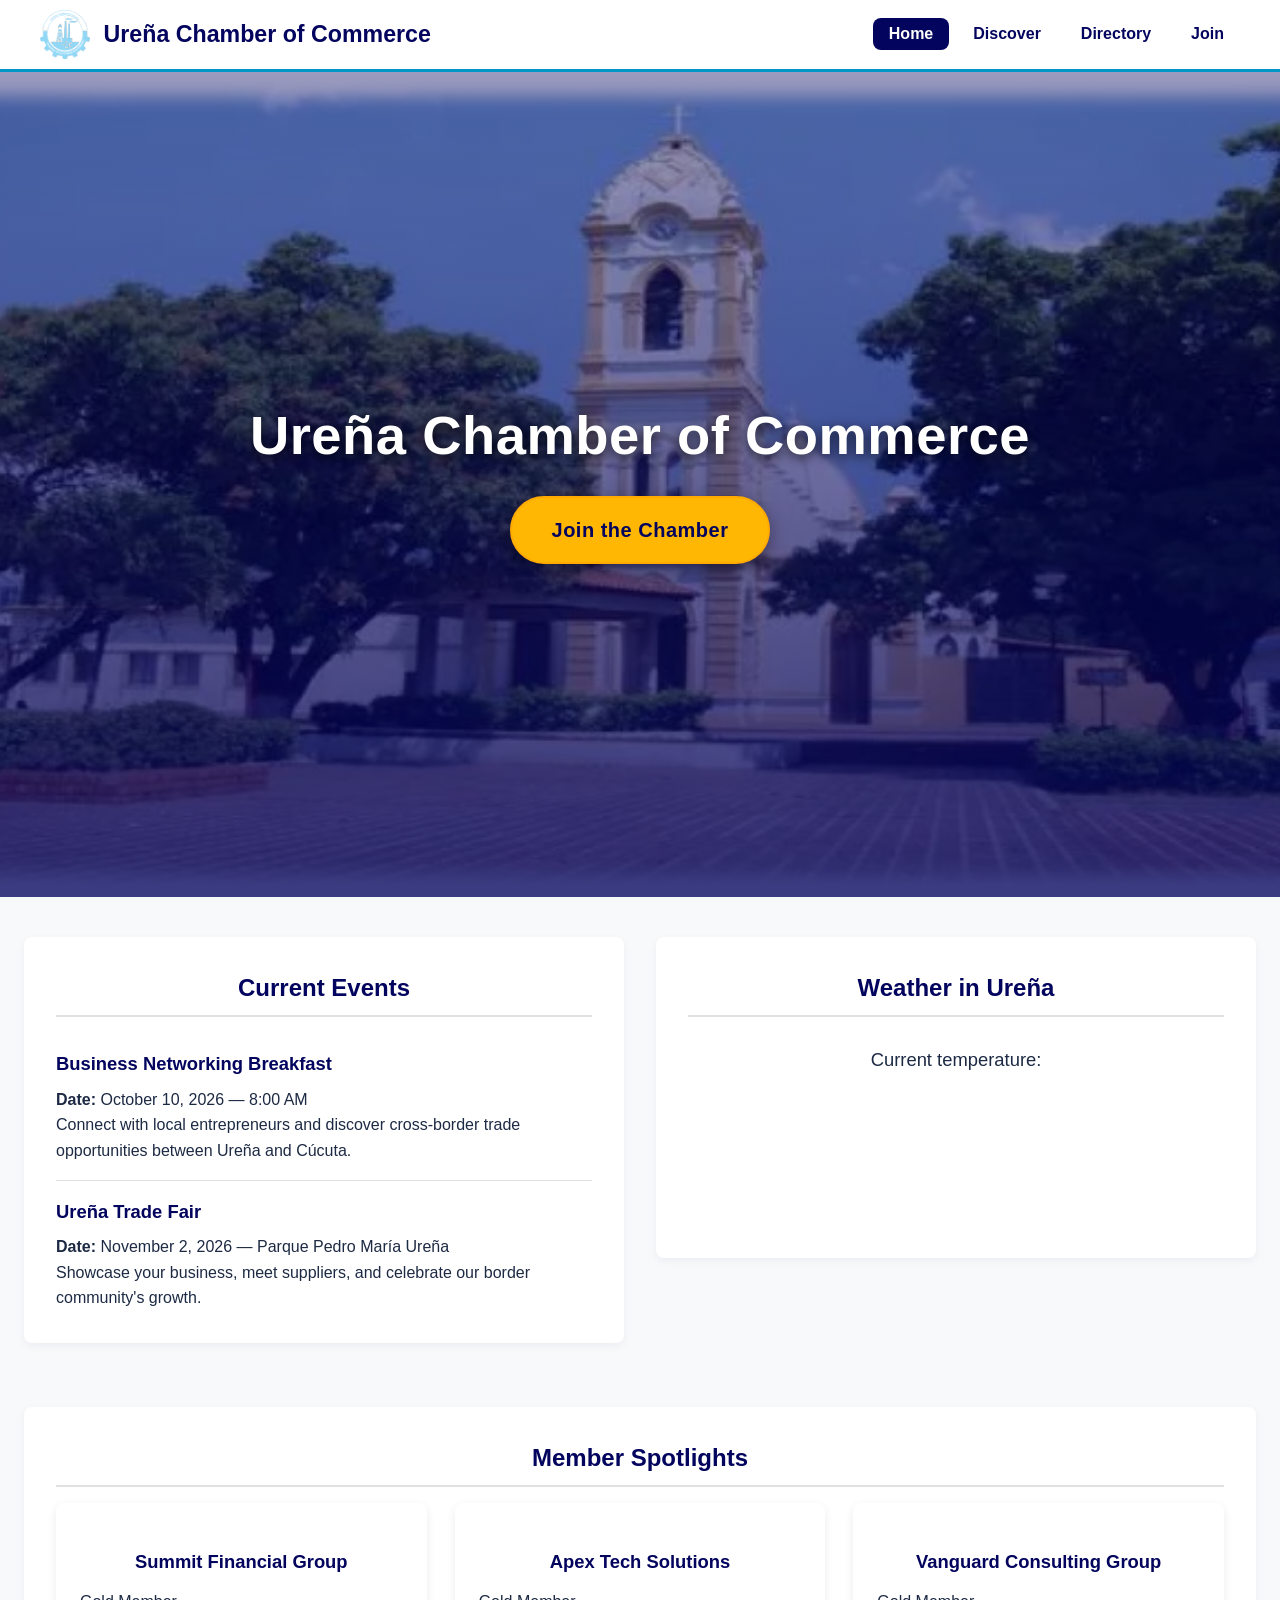
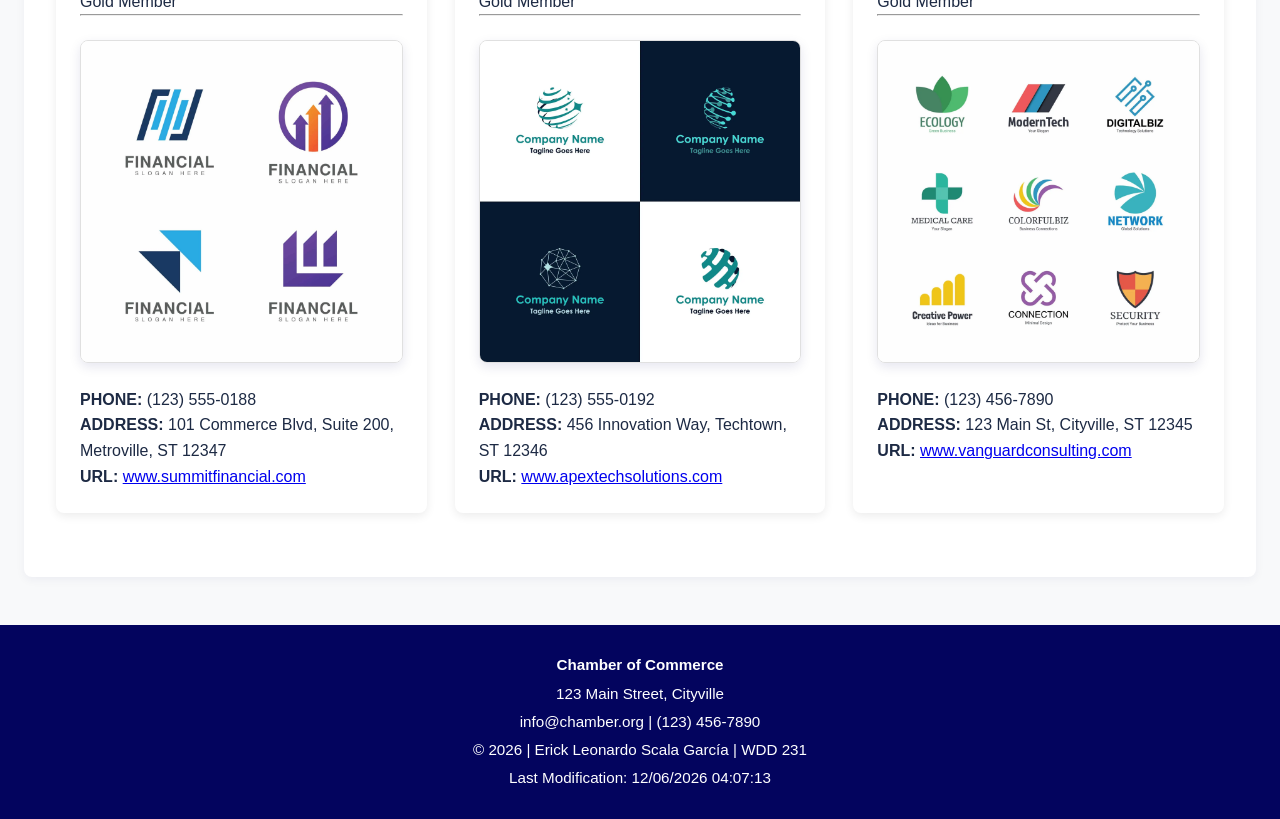
==== chamber/index.html @ 9b70c972 "chamber hp created" ====
<!DOCTYPE html>
<html lang="en">
<head>
  <meta charset="UTF-8">
  <meta name="viewport" content="width=device-width, initial-scale=1.0">
  <title>Ureña Chamber of Commerce | Home</title>
  <meta name="description" content="Welcome to the Ureña Chamber of Commerce. Connect with local businesses, discover community opportunities, and grow your business.">
  <meta name="author" content="Erick Leonardo Scala García">

  <!-- Favicon -->
  <link rel="icon" href="images/favicon.ico" type="image/x-icon">

  <!-- Facebook Open Graph Meta Tags -->
  <meta property="og:title" content="Ureña Chamber of Commerce | Home">
  <meta property="og:type" content="website">
  <meta property="og:image" content="https://guifabri.github.io/wdd231/chamber/images/vanguard.webp">
  <meta property="og:url" content="https://guifabri.github.io/wdd231/chamber/index.html">
  <meta property="og:description" content="Welcome to the Ureña Chamber of Commerce. Connect with local businesses, discover community opportunities, and grow your business.">

  <!-- CSS Stylesheets -->
  <link rel="stylesheet" href="styles/normalize.css">
  <link rel="stylesheet" href="styles/small.css">
  <link rel="stylesheet" href="styles/larger.css" media="(min-width: 640px)">

  <script src="scripts/home.js" defer></script>
</head>
<body>

  <header>
  <div class="brand">
    <img src="images/logo.svg" alt="Ureña Chamber of Commerce Logo">
    <span>Ureña Chamber of Commerce</span>
  </div>
  <nav class="navigation">
    <ul>
      <li><a href="index.html" class="active">Home</a></li>
      <li><a href="discover.html">Discover</a></li>
      <li><a href="directory.html">Directory</a></li>
      <li><a href="join.html">Join</a></li>
    </ul>
  </nav>
</header>


  <main class="home-main">
    <!-- Hero: occupies viewport directly after nav with no padding/margin -->
    <section class="hero">
      <img src="images/pedro-maria-urena.webp" alt="Pedro Maria Urena park in Urena, Tachira" width="1200" height="600" fetchpriority="high">
      <div class="hero-content">
        <h1>Ureña Chamber of Commerce</h1>
        <a href="join.html" class="cta">Join the Chamber</a>
      </div>
    </section>

    <div class="home-container">
      <div class="home-grid">
        <!-- Current events -->
        <section class="events">
          <h2>Current Events</h2>
          <article class="event">
            <h3>Business Networking Breakfast</h3>
            <p><strong>Date:</strong> October 10, 2026 — 8:00 AM</p>
            <p>Connect with local entrepreneurs and discover cross-border trade opportunities between Ureña and Cúcuta.</p>
          </article>
          <article class="event">
            <h3>Ureña Trade Fair</h3>
            <p><strong>Date:</strong> November 2, 2026 — Parque Pedro María Ureña</p>
            <p>Showcase your business, meet suppliers, and celebrate our border community's growth.</p>
          </article>
        </section>

        <!-- Weather: current + 3-day forecast (Ureña coords) -->
        <section class="weather">
          <h2>Weather in Ureña</h2>
          <p>Current temperature: <span id="current-temp"></span></p>
          <figure>
            <img id="weather-icon" src="" alt="">
            <figcaption></figcaption>
          </figure>
          <div id="forecast" class="forecast" aria-live="polite"></div>
        </section>
      </div>

      <!-- Company spotlights (random Gold/Silver via fetch) -->
      <section class="spotlights">
        <h2>Member Spotlights</h2>
        <div id="spotlights" class="spotlight-grid" aria-live="polite"></div>
      </section>
    </div>
  </main>

<footer>
  <div class="footer-info">
    <p><strong>Chamber of Commerce</strong></p>
    <p>123 Main Street, Cityville</p>
    <p>info@chamber.org | (123) 456-7890</p>
  </div>
  <div class="footer-dev">
    <p>&copy; <span id="currentyear"></span> | Erick Leonardo Scala García | WDD 231</p>
    <p id="lastModified"></p>
  </div>
</footer>

</body>
</html>
---- chamber/styles/small.css ----
/* ===================================================
   CHAMBER SITE PLAN - BASE & MOBILE STYLES (small.css)
   =================================================== */

:root {
  /* Color Palette variables */
  --dark-navy: #03045E;
  --primary-color: #023E8A;
  --secondary-color: #0077B6;
  --accent-1: #0096C7;
  --accent-2: #00B4D8;
  --bg-color: #ECF6F8;
  --card-bg: #FFFFFF;
  --text-dark: #1D2A44;
  --border-color: #D1E3E8;

  /* Typography */
  --font-main: 'Roboto', Arial, sans-serif;
  --border-radius: 8px;
}

* {
  box-sizing: border-box;
  margin: 0;
  padding: 0;
}

body {
  font-family: var(--font-main);
  background-color: var(--bg-color);
  color: var(--text-dark);
  line-height: 1.6;
  min-height: 100vh;
  display: flex;
  flex-direction: column;
}

/* 1. STACKED AND CENTERED HEADER */
header {
  width: 100%;
  background-color: var(--card-bg);
  padding: 2rem 1rem;
  display: flex;
  flex-direction: column; /* Force vertical stacking order */
  align-items: center;     /* Center elements horizontally */
  justify-content: center; /* Center elements vertically */
  text-align: center;      /* Center text content */
  gap: 0.75rem;            /* Uniform spacing between elements */
  border-bottom: 4px solid var(--accent-1);
  box-shadow: 0 2px 8px rgba(3, 4, 94, 0.08);
}

header h1 {
  font-family: var(--font-main);
  font-size: 1.8rem;
  font-weight: 700;
  color: var(--dark-navy);
  margin: 0;
}

header .course-subtitle {
  font-size: 1rem;
  color: var(--secondary-color);
  font-weight: 500;
  margin: 0;
}

header #theme-btn {
  background: none;
  border: none;
  font-size: 1.3rem;
  cursor: pointer;
}

/* 2. MAIN CONTENT & SECTIONS */
main {
  flex: 1;
  max-width: 1100px;
  width: 100%;
  margin: 0 auto;
  padding: 2.5rem 1.5rem;
}

section {
  background-color: var(--card-bg);
  border-radius: var(--border-radius);
  padding: 2rem;
  margin-bottom: 2rem;
  box-shadow: 0 3px 10px rgba(3, 4, 94, 0.05);
}

section h2, 
section h3 {
  font-family: var(--font-main);
  color: var(--dark-navy);
  text-align: center;      /* Force headings to remain centered */
}

section h2 {
  font-size: 1.5rem;
  font-weight: 700;
  margin-bottom: 1rem;
  border-bottom: 2px solid var(--border-color);
  padding-bottom: 0.5rem;
}

section h3 {
  font-size: 1.15rem;
  margin: 1.25rem 0 0.75rem 0;
}

/* 3. CENTERED SITE MAP LIST */
section ul {
  list-style: none;        /* Remove default bullets for a clean centered look */
  padding: 0;
  margin: 1rem 0;
  display: flex;
  flex-direction: column;
  align-items: center;     /* Align list items along the center axis */
  gap: 0.5rem;
  text-align: center;
}

section ul li {
  margin: 0;
  font-size: 1.05rem;
  color: var(--text-dark);
}

/* 4. SIDE-BY-SIDE COLOR PALETTE SWATCHES */
.color-palette {
  display: flex;
  flex-wrap: wrap;       /* Wraps cleanly on smaller screens */
  gap: 0.75rem;          /* Spacing between swatches */
  margin-bottom: 1.5rem;
}

.swatch {
  flex: 1 1 120px;       /* Distributes width evenly side by side */
  min-height: 80px;
  padding: 0.75rem;
  border-radius: var(--border-radius);
  color: #FFFFFF;
  font-weight: 600;
  font-size: 0.85rem;
  text-align: center;
  display: flex;
  align-items: center;
  justify-content: center;
  box-shadow: 0 2px 5px rgba(0, 0, 0, 0.1);
}

.swatch.dark-navy { background-color: var(--dark-navy); }
.swatch.primary   { background-color: var(--primary-color); }
.swatch.secondary { background-color: var(--secondary-color); }
.swatch.accent-1  { background-color: var(--accent-1); }
.swatch.accent-2  { background-color: var(--accent-2); }
.swatch.background {
  background-color: var(--bg-color);
  color: var(--dark-navy);
  border: 1px solid var(--border-color);
}

/* 5. CENTERED WIREFRAMES & IMAGES */
.wireframes-container,
section img {
  display: block;
  margin: 1.5rem auto;     /* Center images horizontally */
  max-width: 100%;
  height: auto;
  border-radius: var(--border-radius);
  border: 1px solid var(--border-color);
  box-shadow: 0 4px 12px rgba(3, 4, 94, 0.1);
}

.wireframe-card {
  display: flex;
  flex-direction: column;
  align-items: center;     /* Align wireframe card items to center */
  justify-content: center;
  text-align: center;
  width: 100%;
  margin: 0 auto;
}

/* 6. FOOTER STYLES */
footer {
  background-color: var(--dark-navy);
  color: #ffffff;
  text-align: center;
  padding: 1.5rem;
  margin-top: auto;
  font-size: 0.95rem;
}

/* ===================================================
   MEMBER DIRECTORY - BASE & MOBILE STYLES (small.css)
   Course: WDD 231 - Web Frontend Development I
   Student: Erick Scala
   =================================================== */

:root {
  /* Official Ureña Chamber Color Palette */
  --primary-color: #03045E;   /* Navy Dark */
  --secondary-color: #023E8A; /* Royal Blue */
  --accent-color: #0096C7;    /* Cyan Accent */
  --light-bg: #F8F9FA;        /* Off-White Background */
  --card-bg: #FFFFFF;         /* Pure White Card */
  --text-dark: #1D2A44;       /* High-contrast readable text */
  --text-muted: #555555;     /* Subdued text */
  --border-color: #E0E0E0;   /* Light Gray Border */
  --font-main: 'Roboto', Arial, sans-serif;
  --font-heading: 'Montserrat', sans-serif;
  --border-radius: 8px;
  --transition: all 0.25s ease-in-out;
}

* {
  box-sizing: border-box;
  margin: 0;
  padding: 0;
}

body {
  font-family: var(--font-main);
  background-color: var(--light-bg);
  color: var(--text-dark);
  line-height: 1.6;
  min-height: 100vh;
  display: flex;
  flex-direction: column;
}

/* ===================================================
   1. HEADER & BRANDING STYLES (Mobile: Compact)
   =================================================== */
header {
  background-color: var(--card-bg);
  padding: 0.6rem 1rem;
  display: flex;
  flex-direction: column;
  align-items: center;
  justify-content: center;
  text-align: center;
  gap: 0.45rem;
  border-bottom: 3px solid var(--accent-color);
  box-shadow: 0 2px 8px rgba(0, 0, 0, 0.06);
}

.brand {
  display: flex;
  flex-direction: row;
  align-items: center;
  justify-content: center;
  text-align: center;
  gap: 0.5rem;
  text-decoration: none;
}

.brand img {
  width: 42px;
  height: auto;
}

.brand h1,
.brand span {
  font-family: var(--font-heading, var(--font-main));
  font-size: 1.2rem;
  font-weight: 800;
  color: var(--primary-color);
  line-height: 1.2;
}

/* Mobile Navigation */
nav ul {
  list-style: none;
  display: flex;
  flex-wrap: wrap;
  justify-content: center;
  align-items: center;
  gap: 0.35rem;
  padding: 0;
  margin: 0;
}

nav a,
nav a:visited {
  text-decoration: none;
  color: var(--primary-color);
  font-weight: 700;
  font-size: 0.95rem;
  padding: 0.35rem 0.8rem;
  border-radius: var(--border-radius);
  transition: var(--transition);
}

nav a:hover,
nav a.active {
  background-color: var(--primary-color);
  color: #ffffff;
}

/* ===================================================
   2. DIRECTORY MAIN & TOGGLE CONTROLS
   =================================================== */
main {
  flex: 1;
  max-width: 1400px;
  width: 100%;
  margin: 0 auto;
  padding: 2rem 1.5rem;
}

main h1 {
  font-family: var(--font-heading);
  font-size: 2.4rem;
  color: var(--primary-color);
  text-align: center;
  margin-bottom: 1.25rem;
  font-weight: 800;
}

/* View Toggle Controls */
.views {
  display: flex;
  justify-content: center;
  gap: 1rem;
  margin-bottom: 2rem;
}

.views button {
  background-color: var(--secondary-color);
  color: #ffffff;
  border: none;
  padding: 0.7rem 1.85rem;
  font-size: 1.05rem;
  font-weight: 700;
  border-radius: var(--border-radius);
  cursor: pointer;
  transition: var(--transition);
}

.views button.active,
.views button:hover {
  background-color: var(--primary-color);
  box-shadow: 0 2px 6px rgba(0, 0, 0, 0.15);
}

/* ===================================================
   3. MEMBER CARDS - GRID VIEW
   =================================================== */
#members.grid {
  display: grid;
  grid-template-columns: 1fr;
  gap: 1.75rem;
}

#members.grid .member-card {
  background-color: var(--card-bg);
  border-radius: var(--border-radius);
  padding: 1.5rem;
  box-shadow: 0 3px 10px rgba(0, 0, 0, 0.08);
  display: flex;
  flex-direction: column;
}

#members.grid .member-card h3 {
  font-family: var(--font-heading);
  margin: 0;
  text-align: center;
  font-size: 1.35rem;
  color: var(--primary-color);
  font-weight: 700;
}

#members.grid .member-card .tagline {
  margin: 0.25rem 0 0.5rem 0;
  text-align: center;
  font-size: 0.95rem;
  color: var(--text-muted);
  font-style: italic;
}

#members.grid .member-card hr {
  width: 100%;
  border: none;
  border-top: 1px solid var(--border-color);
  margin: 0.5rem 0 1rem 0;
}

/* Inner Layout: Logo left, details right */
#members.grid .card-body {
  display: flex;
  align-items: center;
  gap: 1.25rem;
  width: 100%;
}

#members.grid .logo-box {
  width: 90px;
  height: 90px;
  background-color: #ffffff;
  display: flex;
  align-items: center;
  justify-content: center;
  flex-shrink: 0;
  border-radius: var(--border-radius);
  border: 1px solid var(--border-color);
  padding: 8px;
}

#members.grid .logo-box img {
  max-width: 100%;
  max-height: 100%;
  object-fit: contain;
}

#members.grid .card-info {
  flex: 1;
  font-size: 0.95rem;
  text-align: left;
  line-height: 1.5;
  color: var(--text-dark);
}

#members.grid .card-info p {
  margin: 0.35rem 0;
  word-break: break-word;
}

#members.grid .card-info a {
  color: var(--secondary-color);
  font-weight: 600;
  text-decoration: underline;
}

/* ===================================================
   4. MEMBER CARDS - LIST VIEW
   =================================================== */
#members.list {
  display: flex;
  flex-direction: column;
  gap: 0.75rem;
}

#members.list .member-card {
  background-color: var(--card-bg);
  border-bottom: 1px solid var(--border-color);
  border-radius: var(--border-radius);
  box-shadow: 0 2px 4px rgba(0, 0, 0, 0.04);
  padding: 1rem 1.25rem;
}

#members.list .tagline,
#members.list hr,
#members.list .logo-box {
  display: none;
}

#members.list .card-body {
  display: block;
}

/* ===================================================
   5. FOOTER STYLES
   =================================================== */
footer {
  background-color: var(--primary-color);
  color: #ffffff;
  text-align: center;
  padding: 1.5rem;
  margin-top: auto;
  font-size: 0.95rem;
}

footer p {
  margin: 0.25rem 0;
}

/* ===================================================
   6. WEATHER CARD COMPONENT (Activity & Chamber)
   =================================================== */
.weather-card {
  max-width: 380px;
  width: 100%;
  margin: 2rem auto;
  background-color: var(--card-bg, #ffffff);
  border-radius: 12px;
  border: 1px solid var(--border-color, #D1E3E8);
  box-shadow: 0 4px 14px rgba(3, 4, 94, 0.08);
  overflow: hidden;
  text-align: center;
  transition: transform 0.25s ease, box-shadow 0.25s ease;
}

.weather-card:hover {
  transform: translateY(-3px);
  box-shadow: 0 8px 20px rgba(3, 4, 94, 0.14);
}

.weather-card h2 {
  background: linear-gradient(135deg, var(--primary-color, #023E8A), var(--secondary-color, #0077B6));
  color: #ffffff;
  font-size: 1.35rem;
  font-weight: 700;
  padding: 1rem 1.25rem;
  margin: 0;
  letter-spacing: 0.5px;
}

.weather-card p {
  padding: 1.25rem 1.5rem 0.5rem;
  font-size: 1rem;
  color: var(--text-dark, #1D2A44);
  line-height: 1.5;
  margin: 0;
}

#current-temp {
  display: block;
  font-size: 2.75rem;
  font-weight: 800;
  color: var(--primary-color, #023E8A);
  margin-top: 0.4rem;
  line-height: 1.1;
}

.weather-card figure {
  margin: 0.75rem auto 1.5rem;
  padding: 0 1rem;
  display: flex;
  flex-direction: column;
  align-items: center;
  justify-content: center;
}

#weather-icon {
  width: 90px;
  height: 90px;
  background-color: var(--bg-color, #ECF6F8);
  border-radius: 50%;
  padding: 8px;
  border: 2px solid var(--accent-2, #00B4D8);
  box-shadow: 0 3px 10px rgba(0, 180, 216, 0.2);
  margin-bottom: 0.5rem;
  object-fit: contain;
  transition: transform 0.25s ease;
}

#weather-icon:hover {
  transform: scale(1.06);
}

#weather-icon:not([src]),
#weather-icon[src=""] {
  visibility: hidden;
}

.weather-card figcaption {
  font-size: 1.15rem;
  font-weight: 600;
  color: var(--primary-color, #023E8A);
  text-transform: capitalize;
  letter-spacing: 0.3px;
}

/* ===================================================
   7. HOME PAGE: HERO + HOME GRID + FORECAST + SPOTLIGHTS
   =================================================== */
main.home-main {
  padding: 0;
  max-width: 100%;
  width: 100%;
  margin: 0;
}

.hero {
  position: relative;
  width: 100%;
  min-height: calc(100vh - 75px);
  height: calc(100vh - 75px);
  margin: 0;
  padding: 0;
  border-radius: 0;
  border: none;
  box-shadow: none;
  overflow: hidden;
  display: flex;
  align-items: center;
  justify-content: center;
}

.hero img {
  position: absolute;
  inset: 0;
  width: 100%;
  height: 100%;
  object-fit: cover;
  display: block;
  margin: 0;
  border: none;
  border-radius: 0;
  box-shadow: none;
}

.hero::after {
  content: '';
  position: absolute;
  inset: 0;
  background: linear-gradient(
    180deg,
    rgba(3, 4, 94, 0.40) 0%,
    rgba(3, 4, 94, 0.78) 100%
  );
  z-index: 1;
}

.hero-content {
  position: relative;
  z-index: 2;
  display: flex;
  flex-direction: column;
  align-items: center;
  justify-content: center;
  text-align: center;
  padding: 2rem 1.5rem;
  max-width: 900px;
  gap: 1.75rem;
}

.hero-content h1 {
  color: #ffffff;
  font-family: var(--font-heading, var(--font-main));
  font-size: clamp(2rem, 5vw, 3.4rem);
  font-weight: 800;
  line-height: 1.15;
  margin: 0;
  text-shadow: 0 3px 12px rgba(0, 0, 0, 0.7);
  letter-spacing: 0.5px;
}

.hero .cta {
  display: inline-block;
  background-color: #FFB703;
  color: var(--dark-navy);
  font-size: 1.25rem;
  font-weight: 800;
  text-decoration: none;
  padding: 1rem 2.5rem;
  border-radius: 50px;
  border: 2px solid #FFAA00;
  box-shadow: 0 4px 18px rgba(0, 0, 0, 0.35);
  letter-spacing: 0.5px;
  transition: transform 0.25s ease, background-color 0.25s ease, box-shadow 0.25s ease, color 0.25s ease;
}

.hero .cta:hover,
.hero .cta:focus-visible {
  background-color: #FB8500;
  color: #ffffff;
  transform: translateY(-3px) scale(1.03);
  box-shadow: 0 8px 25px rgba(251, 133, 0, 0.5);
  border-color: #FB8500;
}

.home-container {
  max-width: 1400px;
  margin: 2.5rem auto 3rem;
  padding: 0 1.5rem;
}

.home-grid {
  display: grid;
  grid-template-columns: 1fr;
  gap: 2rem;
  margin-bottom: 2rem;
}

.events .event {
  border-bottom: 1px solid var(--border-color);
  padding: 1rem 0;
}

.events .event:last-child {
  border-bottom: none;
  padding-bottom: 0;
}

.events .event h3 {
  text-align: left;
  margin: 0 0 0.5rem 0;
}

/* Centered Current Weather Component */
.weather {
  text-align: center;
  display: flex;
  flex-direction: column;
  align-items: center;
}

.weather h2 {
  width: 100%;
  text-align: center;
}

.weather p {
  text-align: center;
  font-size: 1.15rem;
  color: var(--text-dark);
  margin: 0.75rem 0 0.25rem;
}

.weather #current-temp {
  font-weight: 800;
  font-size: 2.6rem;
  color: var(--primary-color);
  display: block;
  margin: 0.35rem auto;
  line-height: 1.1;
}

.weather figure {
  display: flex;
  flex-direction: column;
  align-items: center;
  justify-content: center;
  margin: 0.5rem auto 1.25rem;
}

.weather figure img {
  width: 90px;
  height: 90px;
  background-color: var(--bg-color);
  border-radius: 50%;
  padding: 8px;
  border: 2px solid var(--accent-2);
  box-shadow: 0 3px 10px rgba(0, 180, 216, 0.18);
  margin: 0 auto 0.5rem;
  object-fit: contain;
}

.weather figcaption {
  text-transform: capitalize;
  font-size: 1.15rem;
  font-weight: 600;
  color: var(--primary-color);
}

.forecast {
  width: 100%;
  display: flex;
  justify-content: center;
  gap: 0.75rem;
  margin-top: 1rem;
}

.forecast-day {
  flex: 1;
  background-color: var(--light-bg, #F8F9FA);
  border: 1px solid var(--border-color);
  border-radius: var(--border-radius);
  padding: 0.75rem 0.5rem;
  text-align: center;
}

.forecast-day h4 {
  color: var(--primary-color);
  margin-bottom: 0.25rem;
}

.forecast-day img {
  width: 60px;
  height: 60px;
  margin: 0 auto;
  border: none;
  box-shadow: none;
}

.forecast-desc {
  text-transform: capitalize;
  font-size: 0.85rem;
  color: var(--text-muted);
}

.spotlight-grid {
  display: grid;
  grid-template-columns: 1fr;
  gap: 1.75rem;
}

.spotlight-grid .member-card {
  background-color: var(--card-bg);
  border-radius: var(--border-radius);
  padding: 1.5rem;
  box-shadow: 0 3px 10px rgba(0, 0, 0, 0.08);
}
---- chamber/styles/larger.css ----
/* ===================================================
   CHAMBER SITE PLAN - DESKTOP OVERRIDES (larger.css)
   =================================================== */

@media screen and (min-width: 768px) {
  /* Maintain strictly centered layout for Header on Desktop */
  header {
    flex-direction: column;
    align-items: center;
    justify-content: center;
    text-align: center;
    padding: 2.5rem 2rem;
    gap: 1rem;
  }

  header h1 {
    font-size: 2.6rem;
  }

  header .course-subtitle {
    font-size: 1.25rem;
  }

  /* Expand color palette seamlessly across desktop grid */
  .color-palette {
    gap: 1rem;
  }

  .swatch {
    flex: 1;               /* Fits all colors side-by-side in a single row */
    min-height: 90px;
    font-size: 0.9rem;
  }

  /* Center wireframes side-by-side or scaled properly on Desktop */
  .wireframes-container {
    display: flex;
    flex-direction: row;
    justify-content: center;
    align-items: flex-start;
    gap: 2rem;
    margin: 2rem auto;
  }

  .wireframes-container img {
    max-width: 700px;       /* Constrain maximum width on wide displays */
    width: 100%;
  }

  main {
    padding: 3rem 2rem;
  }
}

/* ===================================================
   MEMBER DIRECTORY - DESKTOP OVERRIDES (larger.css)
   Course: WDD 231 - Web Frontend Development I
   Student: Erick Scala
   =================================================== */

@media screen and (min-width: 768px) {
  /* Header Desktop Layout: Logo/Name Left, Navbar Right */
  header {
    flex-direction: row;
    justify-content: space-between;
    align-items: center;
    text-align: left;
    padding: 0.65rem 2.5rem;
  }

  /* Brand Container Left-Aligned with Scaled Font & Logo */
  .brand {
    flex-direction: row;
    align-items: center;
    justify-content: flex-start;
    gap: 0.85rem;
  }

  .brand img {
    width: 50px;
  }

  .brand h1,
  .brand span {
    font-size: 1.45rem;
  }

  /* Navbar Right-Aligned with Sleeker Links */
  nav ul {
    flex-direction: row;
    justify-content: flex-end;
    gap: 0.5rem;
  }

  nav a {
    font-size: 1rem;
    padding: 0.45rem 1rem;
  }

  /* Main Desktop Content Spacing */
  main {
    padding: 3rem 2.5rem;
  }

  main.home-main {
    padding: 0;
    max-width: 100%;
    width: 100%;
  }

  main h1 {
    font-size: 3rem;
  }

  /* 2-Column Responsive Grid on Medium Desktop */
  #members.grid {
    grid-template-columns: repeat(2, 1fr);
    gap: 2rem;
    align-items: stretch;
  }

  /* List View Desktop Layout */
  #members.list .member-card {
    display: flex;
    justify-content: space-between;
    align-items: center;
  }

  #members.list .card-info {
    display: flex;
    justify-content: space-between;
    width: 100%;
    align-items: center;
  }

  #members.list .card-info p {
    margin: 0;
  }
}

/* 3-Column Responsive Grid on Wide Screens */
@media screen and (min-width: 1100px) {
  #members.grid {
    grid-template-columns: repeat(3, 1fr);
    gap: 2.25rem;
  }
}

/* Home page desktop layout */
@media screen and (min-width: 768px) {
  .home-grid {
    grid-template-columns: 1fr 1fr;
    align-items: start;
  }

  .spotlight-grid {
    grid-template-columns: repeat(2, 1fr);
    align-items: stretch;
  }
}

@media screen and (min-width: 1100px) {
  .spotlight-grid {
    grid-template-columns: repeat(3, 1fr);
  }
}
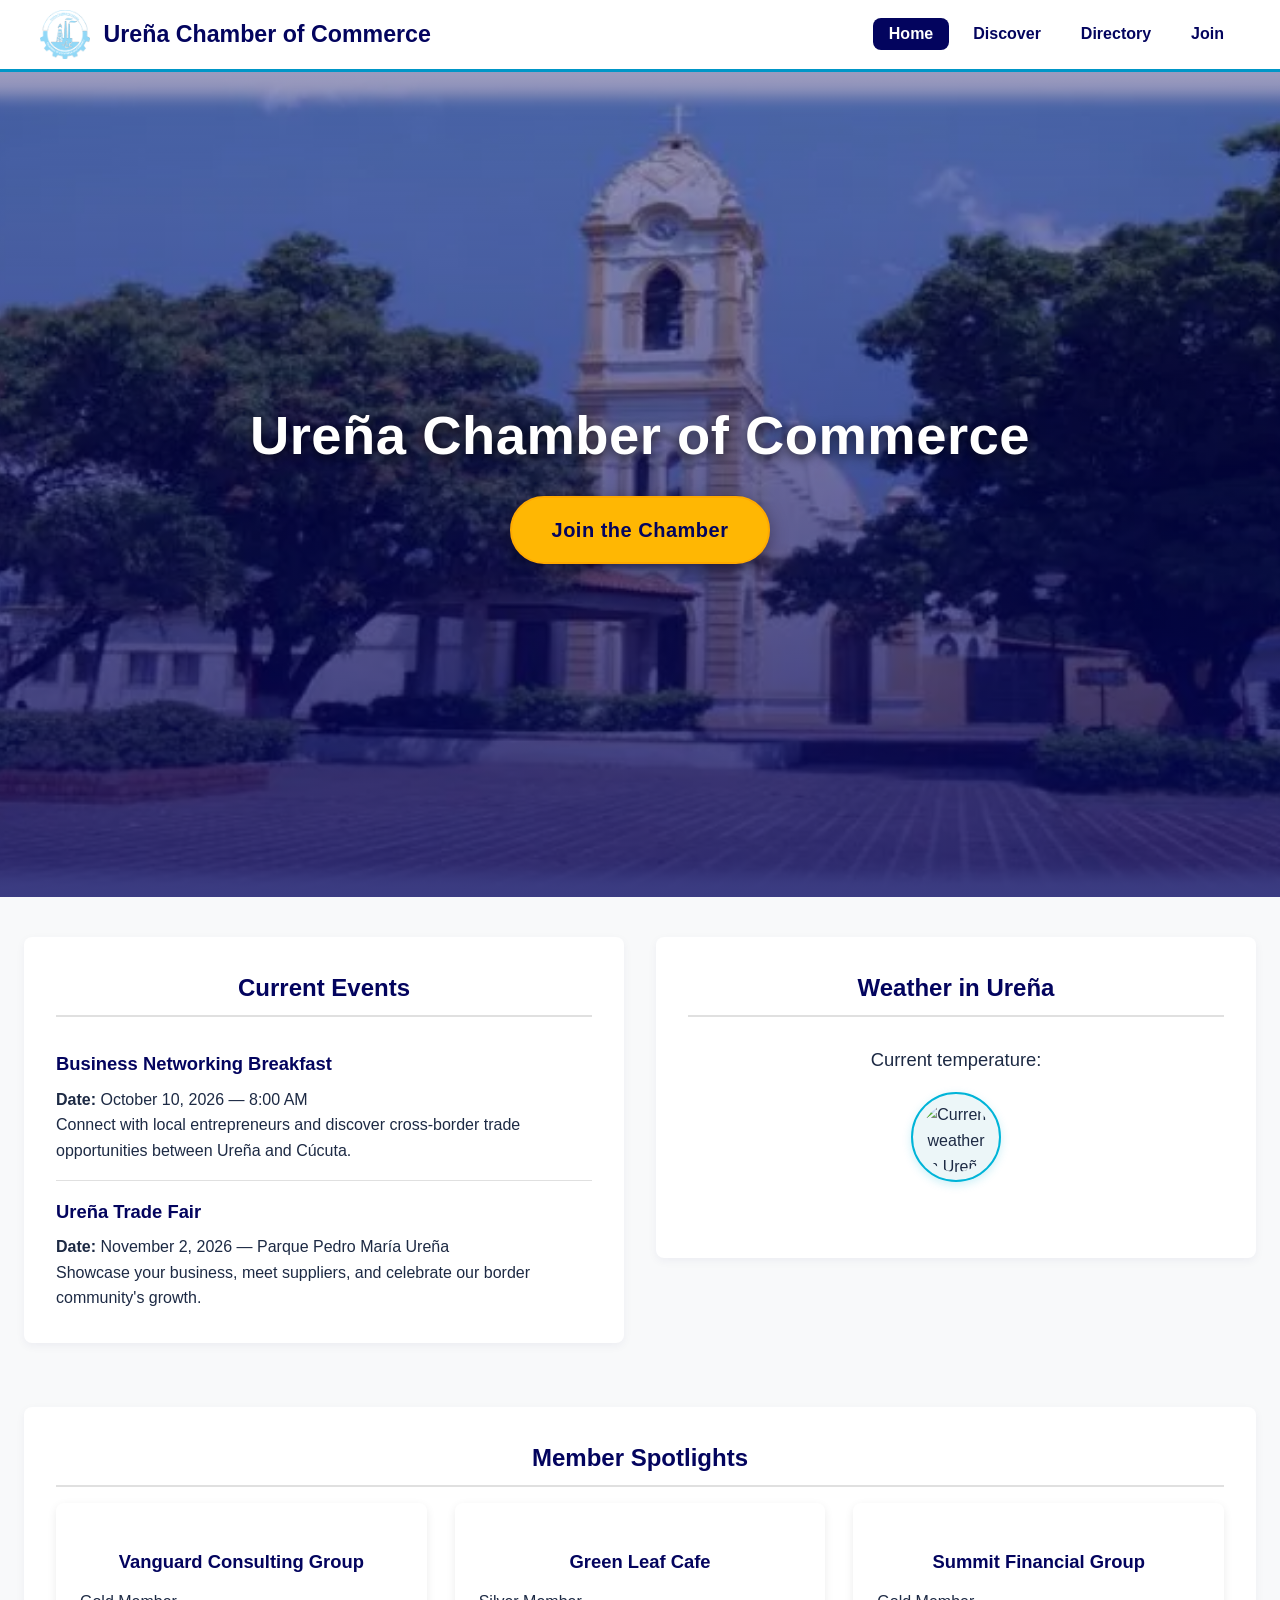
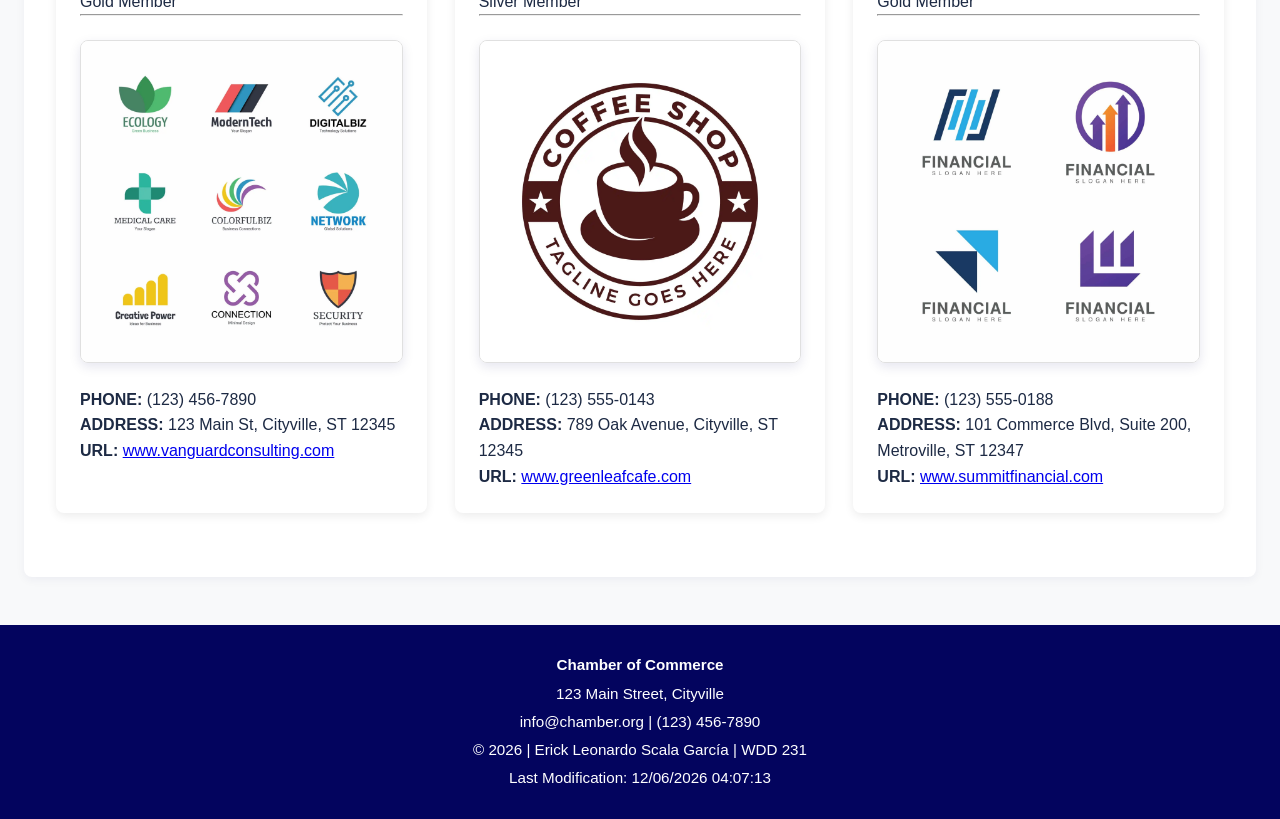
==== commit 65f155b1: "chamber hp corrections" ====
--- a/chamber/index.html
+++ b/chamber/index.html
@@ -74,7 +74,7 @@
           <h2>Weather in Ureña</h2>
           <p>Current temperature: <span id="current-temp"></span></p>
           <figure>
-            <img id="weather-icon" src="" alt="">
+            <img id="weather-icon" src="https://openweathermap.org/img/wn/01d@2x.png" alt="Current weather in Ureña" width="100" height="100" loading="lazy">
             <figcaption></figcaption>
           </figure>
           <div id="forecast" class="forecast" aria-live="polite"></div>
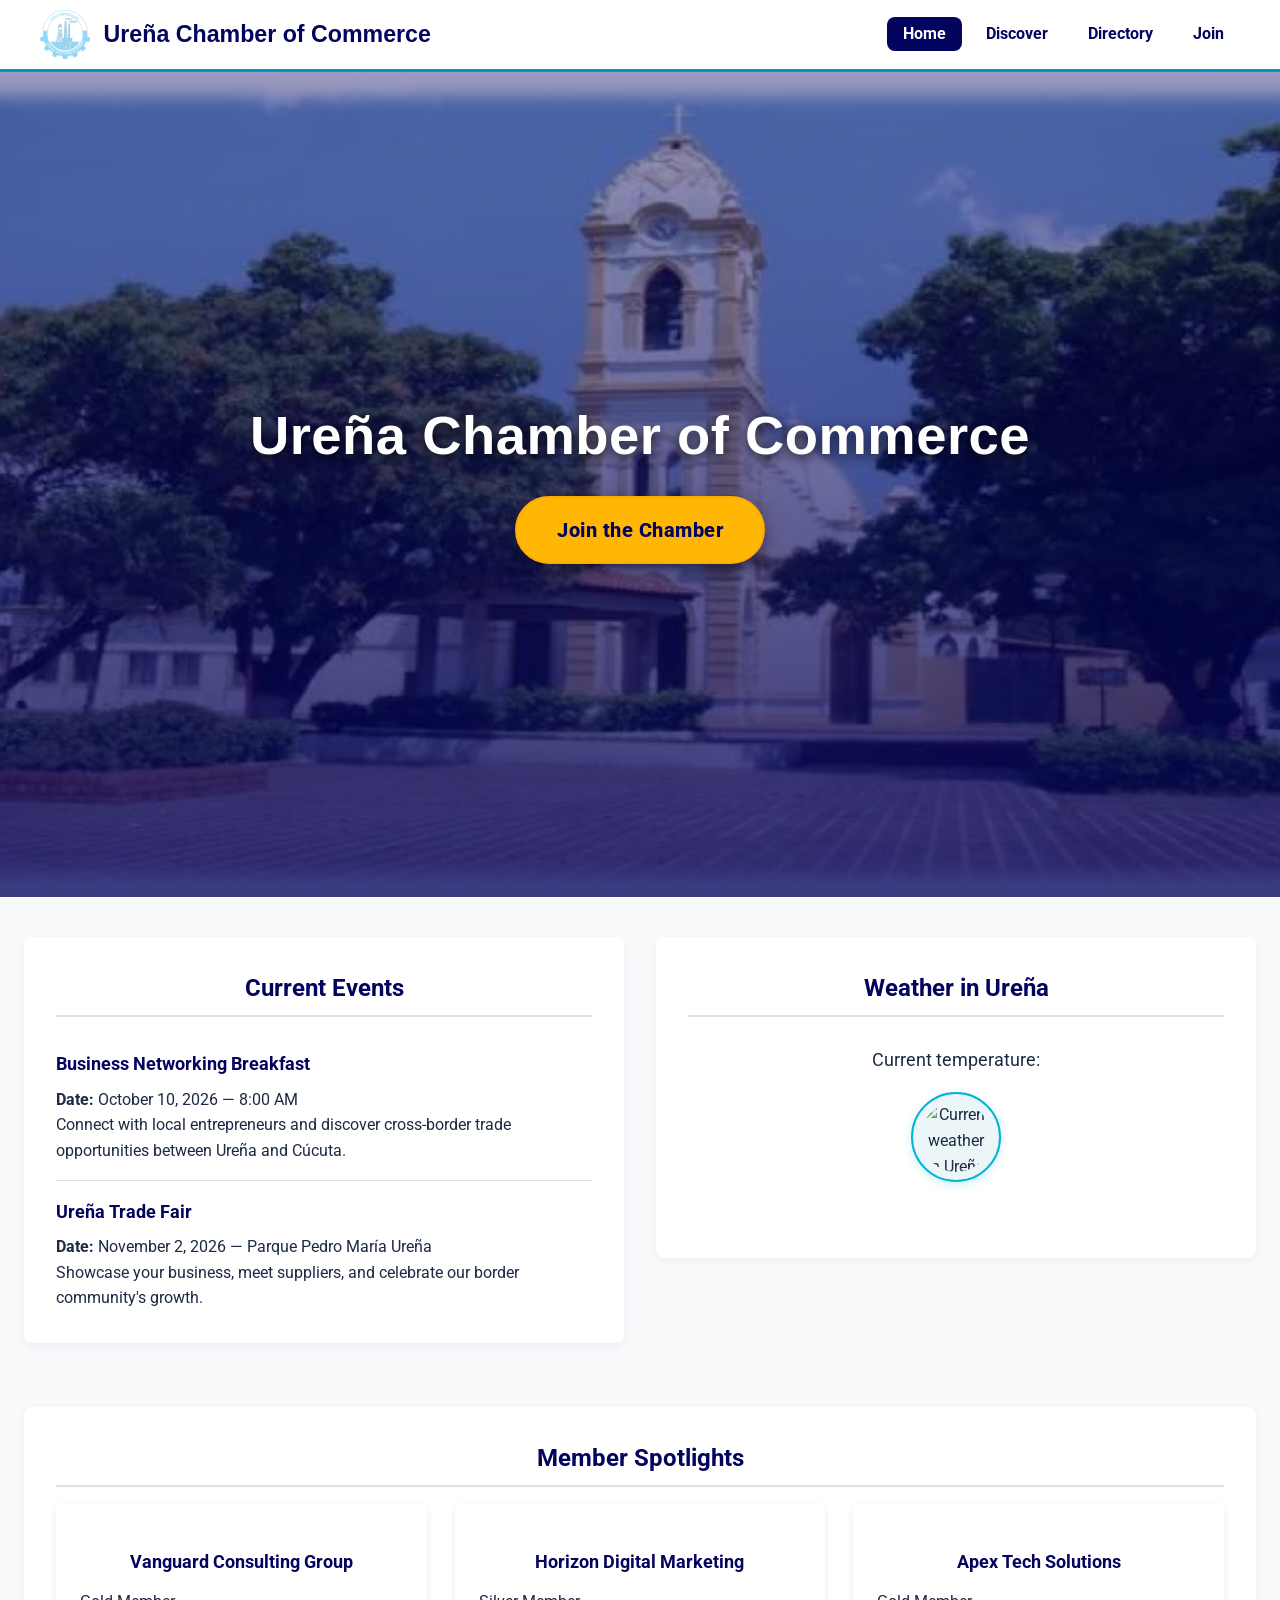
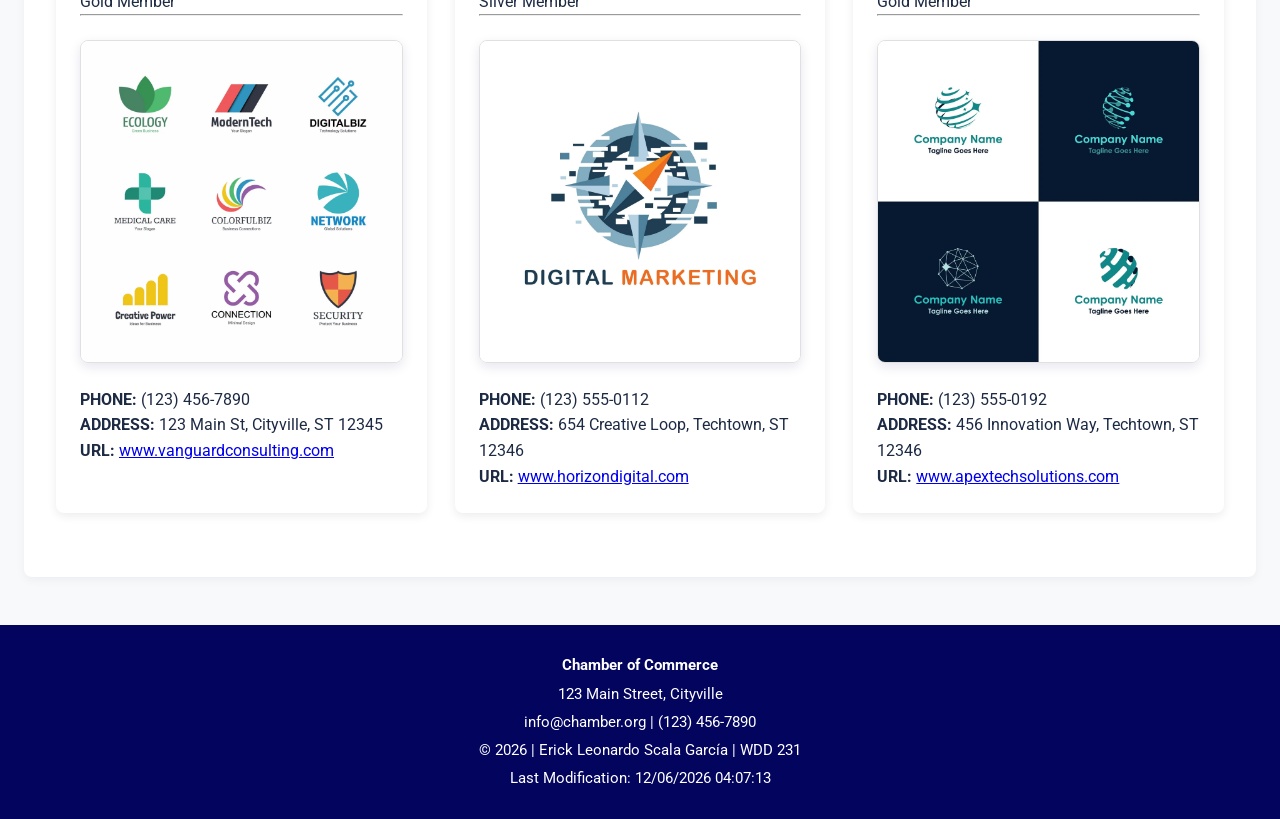
==== commit 3fdc77e1: "corrections" ====
--- a/chamber/index.html
+++ b/chamber/index.html
@@ -13,9 +13,13 @@
   <!-- Facebook Open Graph Meta Tags -->
   <meta property="og:title" content="Ureña Chamber of Commerce | Home">
   <meta property="og:type" content="website">
-  <meta property="og:image" content="https://guifabri.github.io/wdd231/chamber/images/vanguard.webp">
+  <meta property="og:image" content="https://guifabri.github.io/wdd231/chamber/images/vanguard-consulting.webp">
   <meta property="og:url" content="https://guifabri.github.io/wdd231/chamber/index.html">
   <meta property="og:description" content="Welcome to the Ureña Chamber of Commerce. Connect with local businesses, discover community opportunities, and grow your business.">
+
+  <link rel="preconnect" href="https://fonts.googleapis.com">
+  <link rel="preconnect" href="https://fonts.gstatic.com" crossorigin>
+  <link href="https://fonts.googleapis.com/css2?family=Roboto:wght@400;500;700&display=swap" rel="stylesheet">
 
   <!-- CSS Stylesheets -->
   <link rel="stylesheet" href="styles/normalize.css">
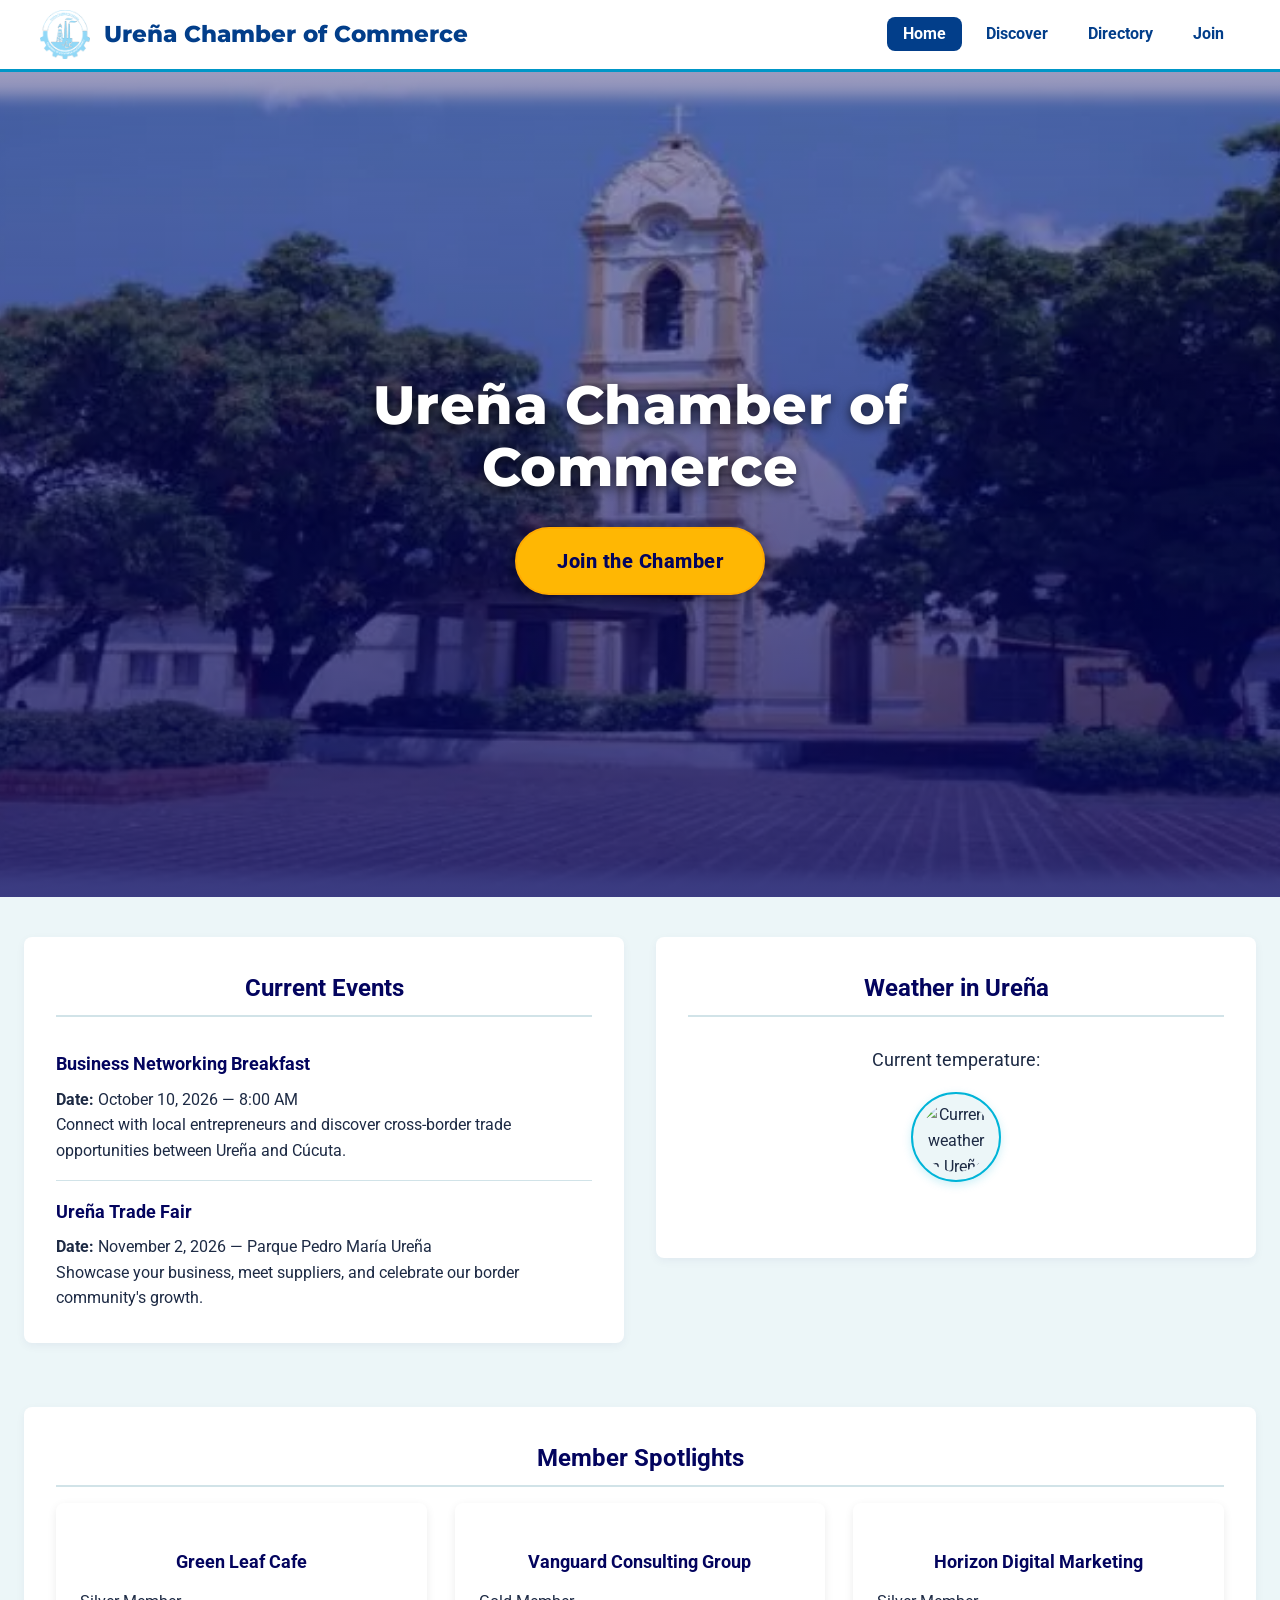
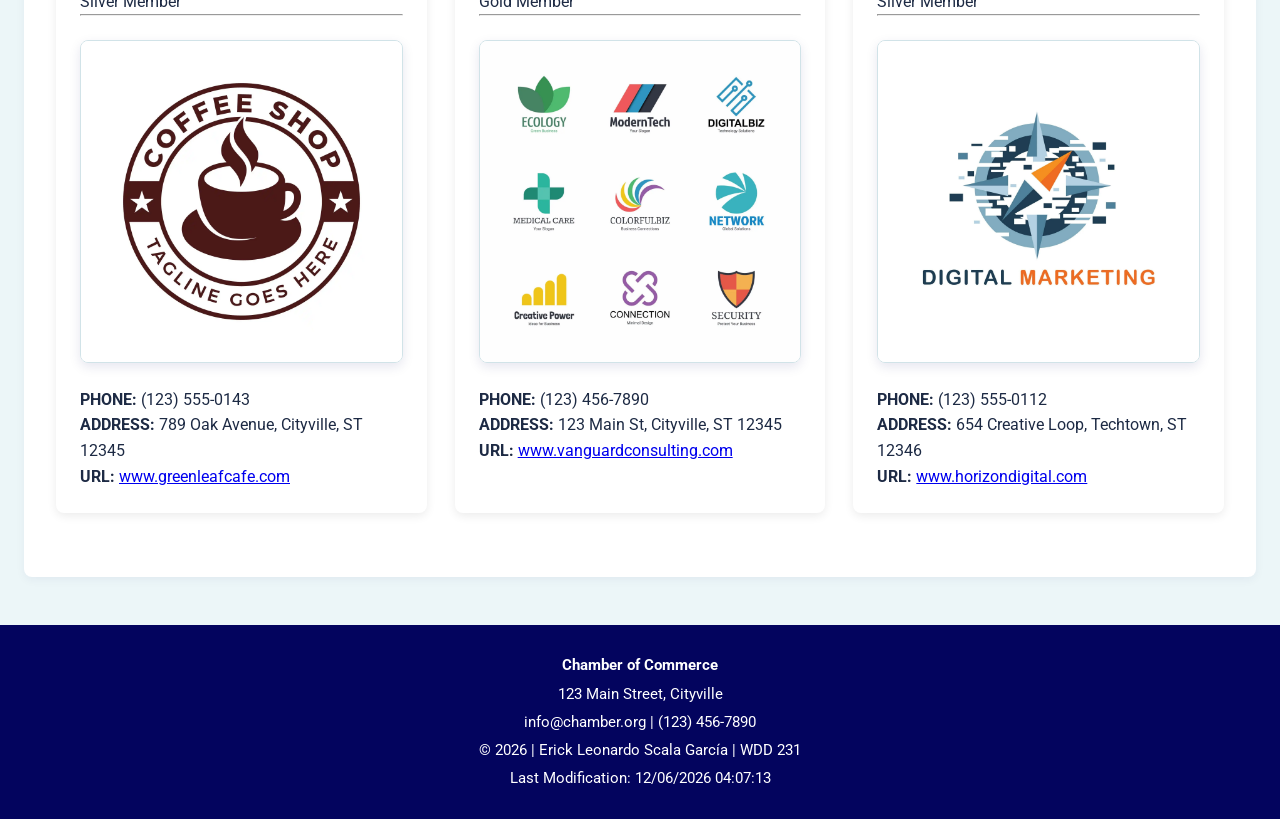
==== commit 341dd8f1: "final corrections" ====
--- a/chamber/index.html
+++ b/chamber/index.html
@@ -19,7 +19,7 @@
 
   <link rel="preconnect" href="https://fonts.googleapis.com">
   <link rel="preconnect" href="https://fonts.gstatic.com" crossorigin>
-  <link href="https://fonts.googleapis.com/css2?family=Roboto:wght@400;500;700&display=swap" rel="stylesheet">
+  <link href="https://fonts.googleapis.com/css2?family=Montserrat:wght@700;800&family=Roboto:wght@400;500;700&display=swap" rel="stylesheet">
 
   <!-- CSS Stylesheets -->
   <link rel="stylesheet" href="styles/normalize.css">
--- a/chamber/styles/small.css
+++ b/chamber/styles/small.css
@@ -3,20 +3,25 @@
    =================================================== */
 
 :root {
-  /* Color Palette variables */
+  /* Unified Chamber Color Palette (site-plan wins) + directory additions */
   --dark-navy: #03045E;
   --primary-color: #023E8A;
   --secondary-color: #0077B6;
   --accent-1: #0096C7;
   --accent-2: #00B4D8;
+  --accent-color: #0096C7;
   --bg-color: #ECF6F8;
+  --light-bg: #F8F9FA;
   --card-bg: #FFFFFF;
   --text-dark: #1D2A44;
+  --text-muted: #555555;
   --border-color: #D1E3E8;
 
   /* Typography */
   --font-main: 'Roboto', Arial, sans-serif;
+  --font-heading: 'Montserrat', sans-serif;
   --border-radius: 8px;
+  --transition: all 0.25s ease-in-out;
 }
 
 * {
@@ -35,21 +40,7 @@
   flex-direction: column;
 }
 
-/* 1. STACKED AND CENTERED HEADER */
-header {
-  width: 100%;
-  background-color: var(--card-bg);
-  padding: 2rem 1rem;
-  display: flex;
-  flex-direction: column; /* Force vertical stacking order */
-  align-items: center;     /* Center elements horizontally */
-  justify-content: center; /* Center elements vertically */
-  text-align: center;      /* Center text content */
-  gap: 0.75rem;            /* Uniform spacing between elements */
-  border-bottom: 4px solid var(--accent-1);
-  box-shadow: 0 2px 8px rgba(3, 4, 94, 0.08);
-}
-
+/* 1. SITE-PLAN HEADER EXTRAS (base header defined once below) */
 header h1 {
   font-family: var(--font-main);
   font-size: 1.8rem;
@@ -72,15 +63,7 @@
   cursor: pointer;
 }
 
-/* 2. MAIN CONTENT & SECTIONS */
-main {
-  flex: 1;
-  max-width: 1100px;
-  width: 100%;
-  margin: 0 auto;
-  padding: 2.5rem 1.5rem;
-}
-
+/* 2. SHARED MAIN (defined once in directory section) + SECTIONS */
 section {
   background-color: var(--card-bg);
   border-radius: var(--border-radius);
@@ -197,44 +180,14 @@
    MEMBER DIRECTORY - BASE & MOBILE STYLES (small.css)
    Course: WDD 231 - Web Frontend Development I
    Student: Erick Scala
+   Shared base above; page-specific styles below.
    =================================================== */
-
-:root {
-  /* Official Ureña Chamber Color Palette */
-  --primary-color: #03045E;   /* Navy Dark */
-  --secondary-color: #023E8A; /* Royal Blue */
-  --accent-color: #0096C7;    /* Cyan Accent */
-  --light-bg: #F8F9FA;        /* Off-White Background */
-  --card-bg: #FFFFFF;         /* Pure White Card */
-  --text-dark: #1D2A44;       /* High-contrast readable text */
-  --text-muted: #555555;     /* Subdued text */
-  --border-color: #E0E0E0;   /* Light Gray Border */
-  --font-main: 'Roboto', Arial, sans-serif;
-  --font-heading: 'Montserrat', sans-serif;
-  --border-radius: 8px;
-  --transition: all 0.25s ease-in-out;
-}
-
-* {
-  box-sizing: border-box;
-  margin: 0;
-  padding: 0;
-}
-
-body {
-  font-family: var(--font-main);
-  background-color: var(--light-bg);
-  color: var(--text-dark);
-  line-height: 1.6;
-  min-height: 100vh;
-  display: flex;
-  flex-direction: column;
-}
 
 /* ===================================================
    1. HEADER & BRANDING STYLES (Mobile: Compact)
    =================================================== */
 header {
+  width: 100%;
   background-color: var(--card-bg);
   padding: 0.6rem 1rem;
   display: flex;
@@ -243,8 +196,8 @@
   justify-content: center;
   text-align: center;
   gap: 0.45rem;
-  border-bottom: 3px solid var(--accent-color);
-  box-shadow: 0 2px 8px rgba(0, 0, 0, 0.06);
+  border-bottom: 3px solid var(--accent-1);
+  box-shadow: 0 2px 8px rgba(3, 4, 94, 0.08);
 }
 
 .brand {
@@ -461,18 +414,7 @@
   display: block;
 }
 
-/* ===================================================
-   5. FOOTER STYLES
-   =================================================== */
-footer {
-  background-color: var(--primary-color);
-  color: #ffffff;
-  text-align: center;
-  padding: 1.5rem;
-  margin-top: auto;
-  font-size: 0.95rem;
-}
-
+/* Footer base defined once above; extras below */
 footer p {
   margin: 0.25rem 0;
 }
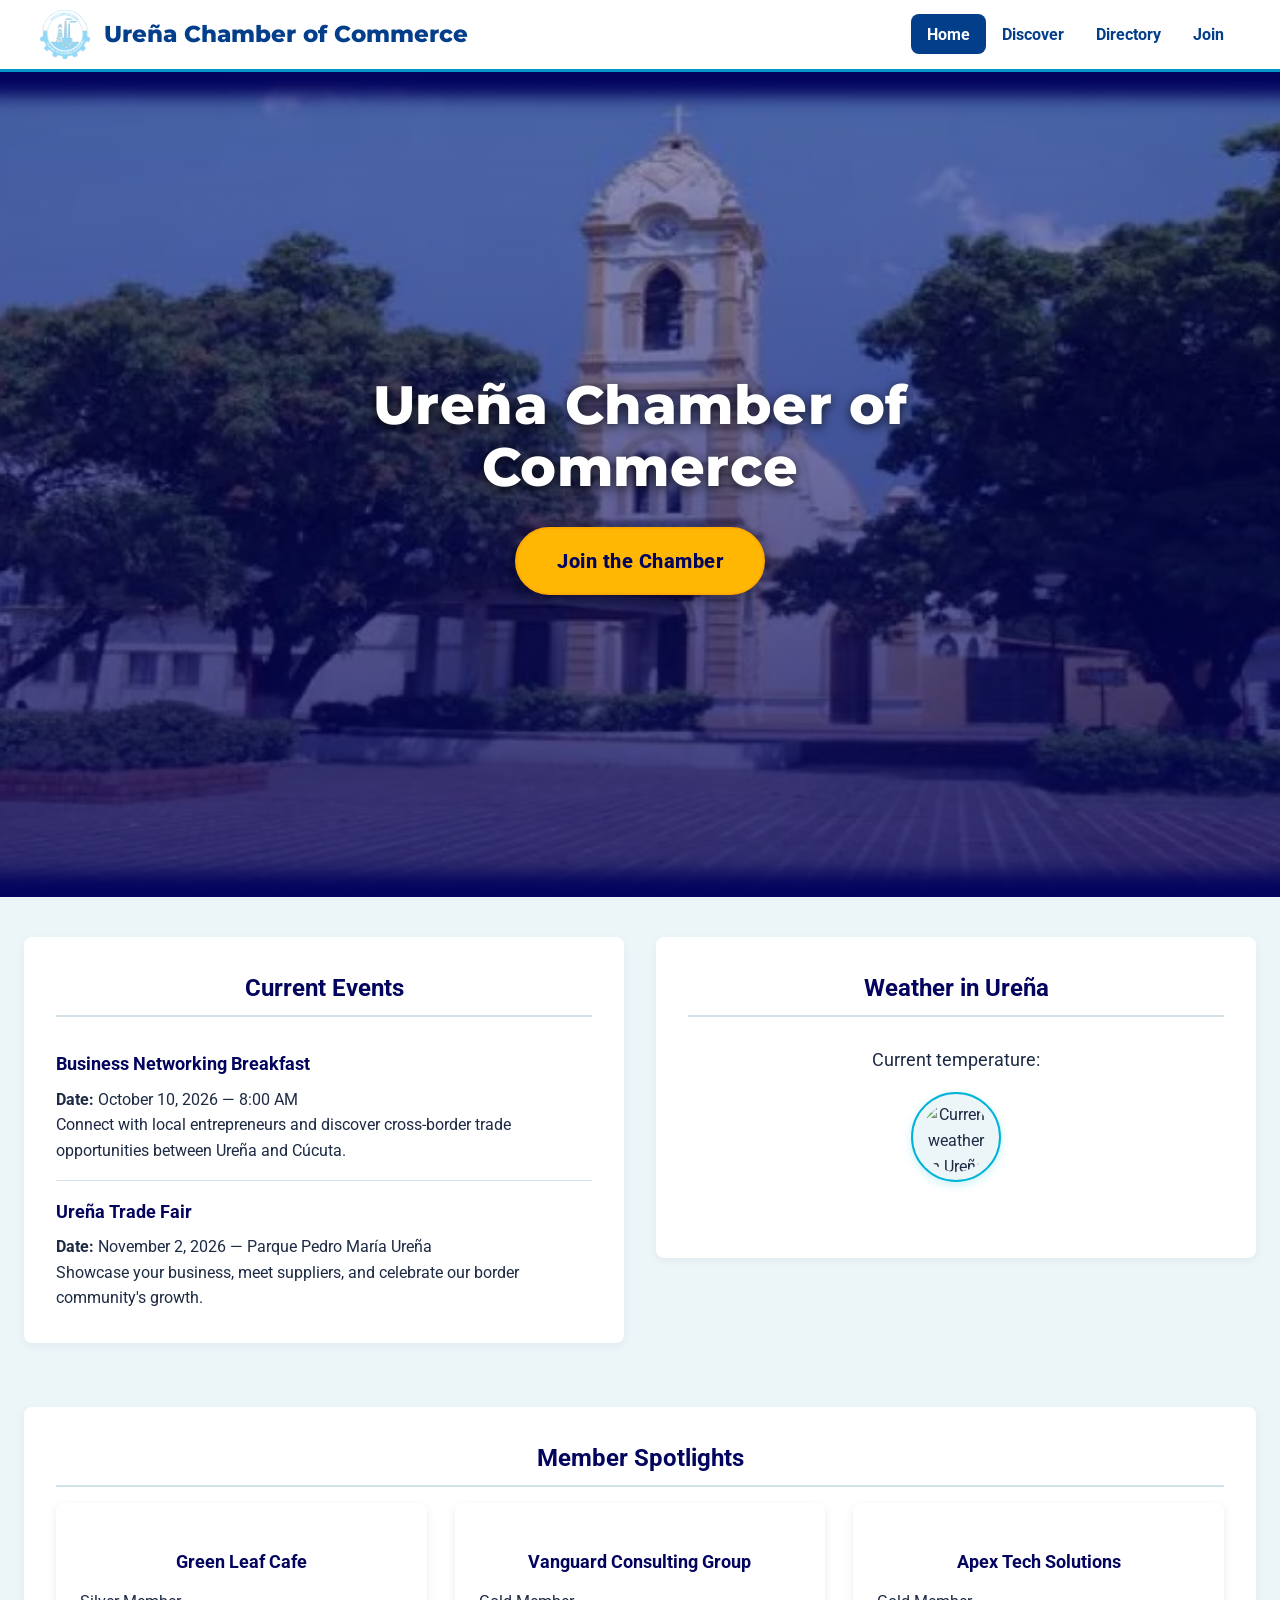
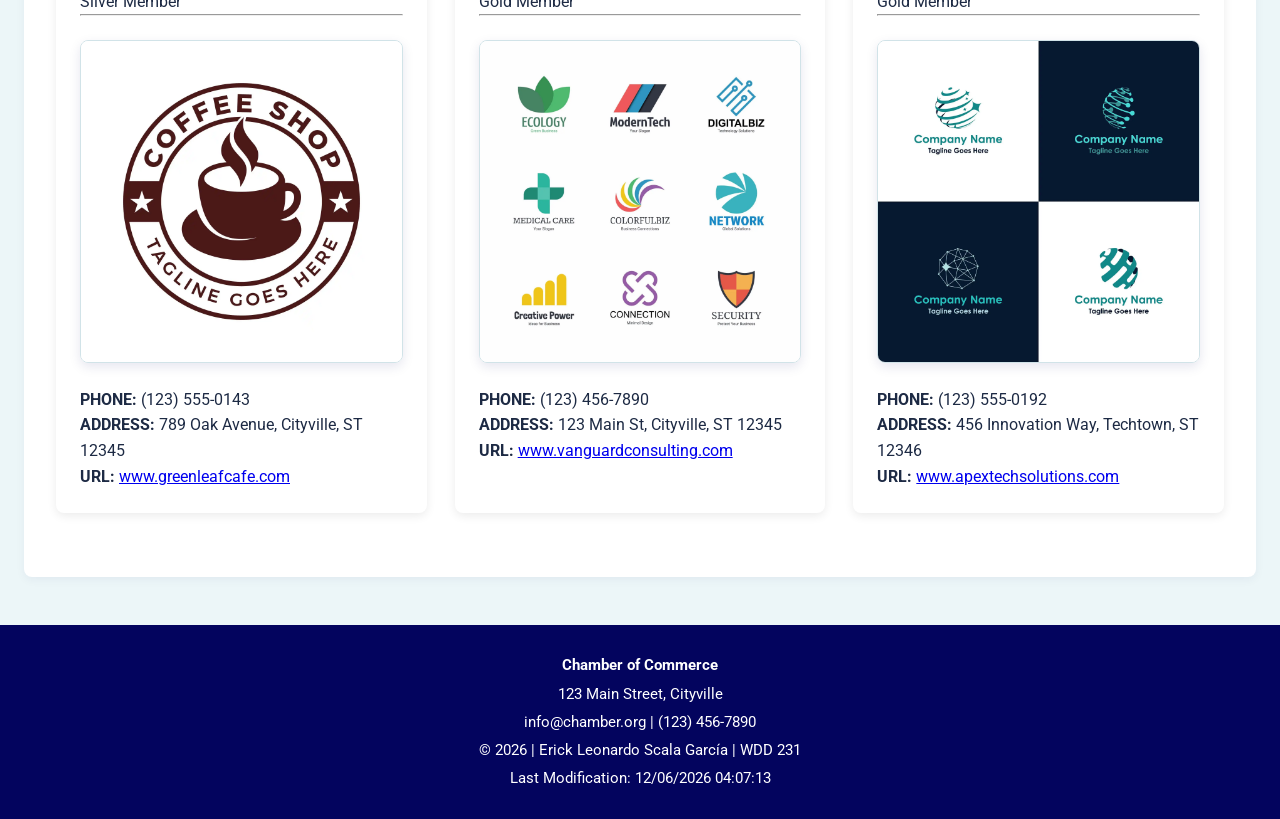
==== commit 193bc872: "changes" ====
--- a/chamber/index.html
+++ b/chamber/index.html
@@ -26,17 +26,21 @@
   <link rel="stylesheet" href="styles/small.css">
   <link rel="stylesheet" href="styles/larger.css" media="(min-width: 640px)">
 
+  <script src="scripts/navigation.js" defer></script>
   <script src="scripts/home.js" defer></script>
 </head>
 <body>
 
   <header>
-  <div class="brand">
-    <img src="images/logo.svg" alt="Ureña Chamber of Commerce Logo">
-    <span>Ureña Chamber of Commerce</span>
+  <div class="header-top">
+    <div class="brand">
+      <img src="images/logo.svg" alt="Ureña Chamber of Commerce Logo">
+      <span>Ureña Chamber of Commerce</span>
+    </div>
+    <button id="menuButton" aria-label="Open navigation menu" aria-expanded="false" aria-controls="primaryNav">&#9776;</button>
   </div>
-  <nav class="navigation">
-    <ul>
+  <nav class="navigation" aria-label="Primary Navigation">
+    <ul id="primaryNav">
       <li><a href="index.html" class="active">Home</a></li>
       <li><a href="discover.html">Discover</a></li>
       <li><a href="directory.html">Directory</a></li>
--- a/chamber/styles/small.css
+++ b/chamber/styles/small.css
@@ -224,25 +224,73 @@
   line-height: 1.2;
 }
 
-/* Mobile Navigation */
-nav ul {
+/* Mobile header row: brand left, hamburger right */
+.header-top {
+  display: flex;
+  align-items: center;
+  justify-content: space-between;
+  width: 100%;
+  gap: 0.5rem;
+}
+
+/* Hamburger button (mobile only, hidden on desktop via larger.css) */
+#menuButton {
+  display: block;
+  background: transparent;
+  border: 2px solid var(--primary-color);
+  color: var(--primary-color);
+  border-radius: var(--border-radius);
+  width: 44px;
+  height: 44px;
+  font-size: 1.5rem;
+  line-height: 1;
+  cursor: pointer;
+  padding: 0;
+  flex-shrink: 0;
+  transition: var(--transition);
+}
+
+#menuButton:hover,
+#menuButton:focus-visible {
+  background-color: var(--primary-color);
+  color: #ffffff;
+  outline: 2px solid var(--primary-color);
+  outline-offset: 2px;
+}
+
+/* Mobile Navigation: hidden by default, toggled with .open */
+.navigation {
+  width: 100%;
+}
+
+nav ul,
+.navigation ul {
   list-style: none;
-  display: flex;
-  flex-wrap: wrap;
-  justify-content: center;
-  align-items: center;
-  gap: 0.35rem;
+  display: none;
+  flex-direction: column;
+  width: 100%;
   padding: 0;
   margin: 0;
+  gap: 0;
+}
+
+.navigation.open ul {
+  display: flex;
+}
+
+.navigation li {
+  width: 100%;
 }
 
 nav a,
 nav a:visited {
+  display: block;
+  text-align: center;
   text-decoration: none;
   color: var(--primary-color);
   font-weight: 700;
-  font-size: 0.95rem;
-  padding: 0.35rem 0.8rem;
+  font-size: 1rem;
+  padding: 0.75rem 0.8rem;
   border-radius: var(--border-radius);
   transition: var(--transition);
 }
@@ -518,6 +566,7 @@
 
 .hero {
   position: relative;
+  background-color: var(--dark-navy);
   width: 100%;
   min-height: calc(100vh - 75px);
   height: calc(100vh - 75px);
@@ -530,6 +579,7 @@
   display: flex;
   align-items: center;
   justify-content: center;
+  background-color: var(--dark-navy);
 }
 
 .hero img {
--- a/chamber/styles/larger.css
+++ b/chamber/styles/larger.css
@@ -66,6 +66,26 @@
     align-items: center;
     text-align: left;
     padding: 0.65rem 2.5rem;
+  }
+
+  .header-top {
+    width: auto;
+    flex: 1;
+  }
+
+  /* Hide hamburger on desktop, always show nav */
+  #menuButton {
+    display: none;
+  }
+
+  .navigation {
+    width: auto;
+  }
+
+  .navigation ul,
+  nav ul {
+    display: flex !important;
+    flex-direction: row;
   }
 
   /* Brand Container Left-Aligned with Scaled Font & Logo */
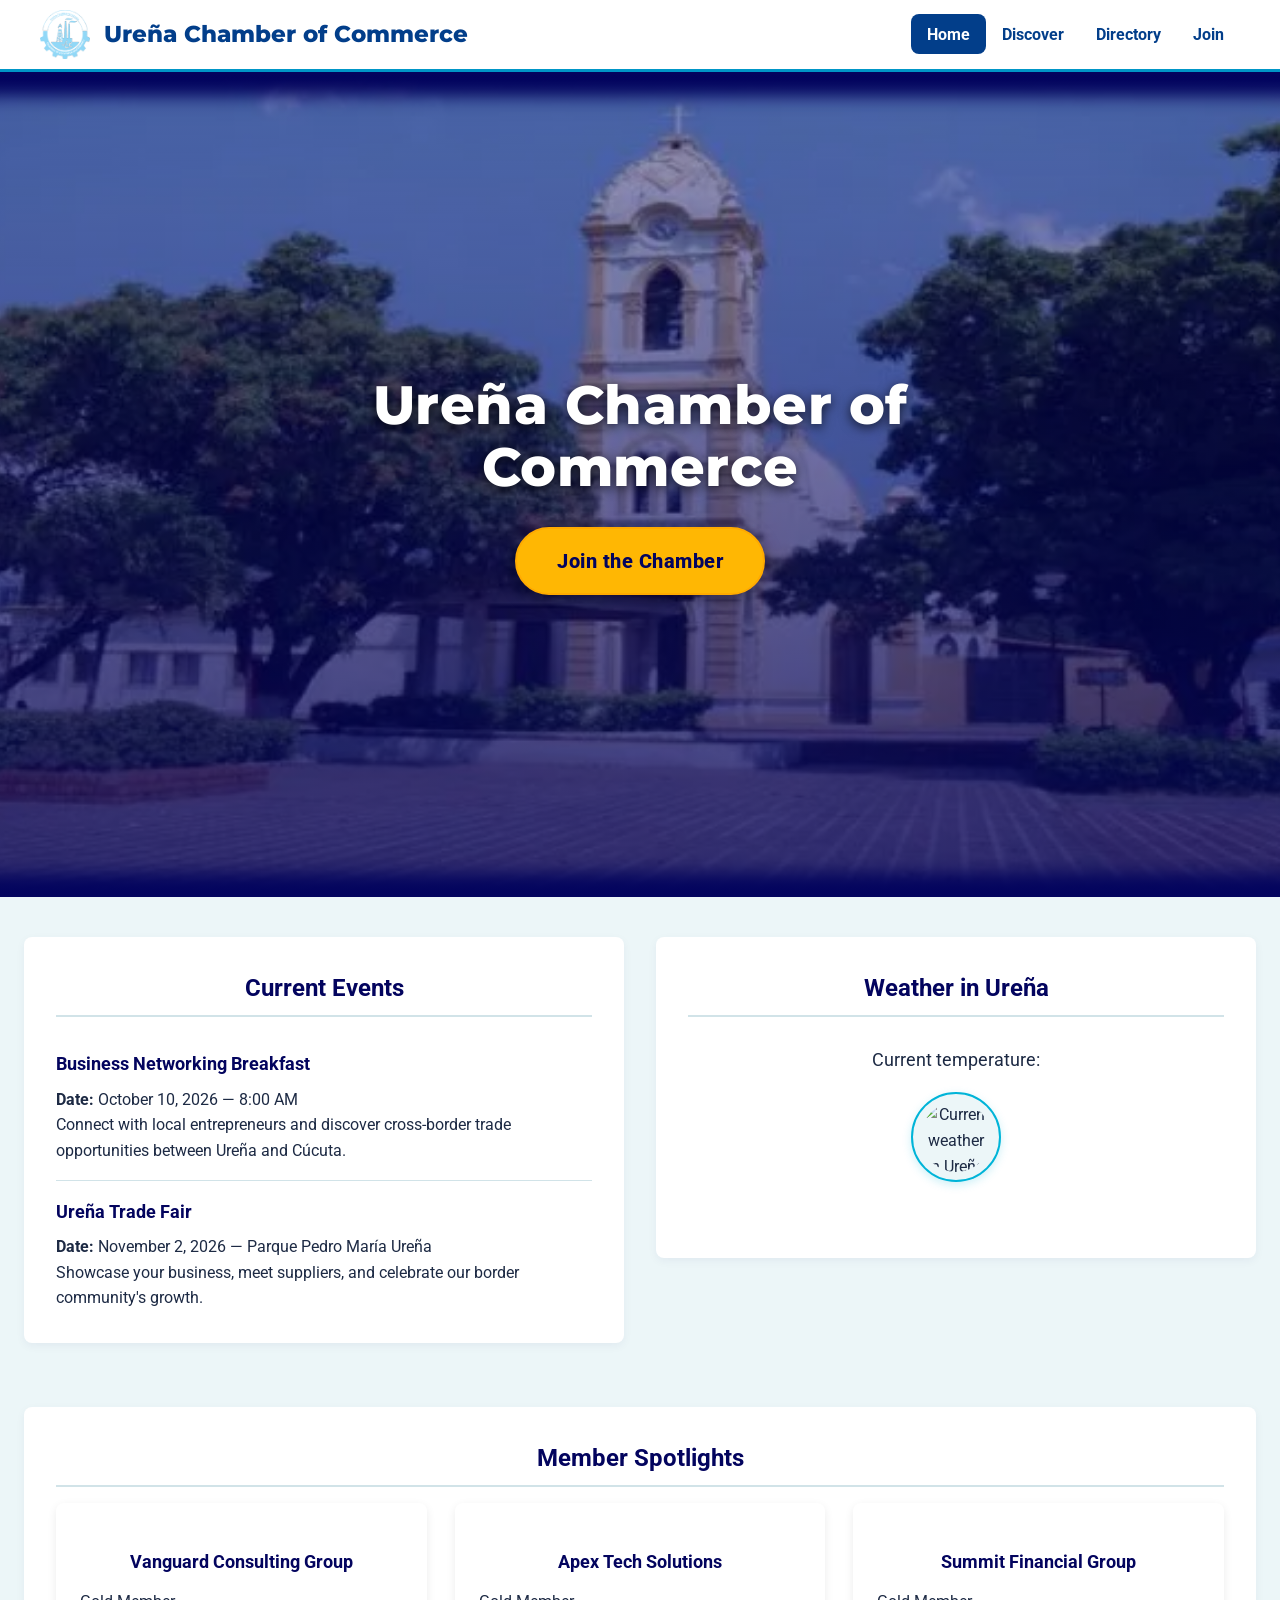
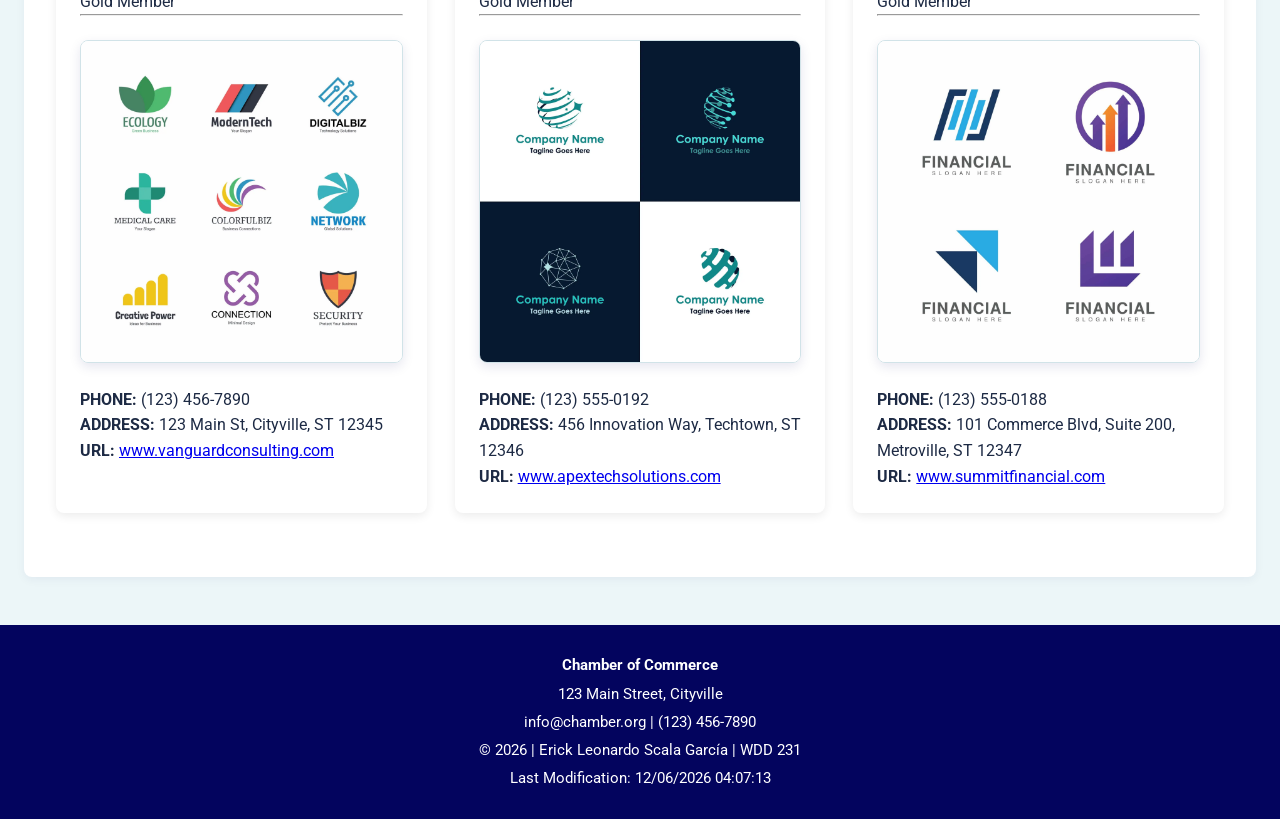
==== commit 70875b47: "favicon correction" ====
--- a/chamber/index.html
+++ b/chamber/index.html
@@ -8,7 +8,7 @@
   <meta name="author" content="Erick Leonardo Scala García">
 
   <!-- Favicon -->
-  <link rel="icon" href="images/favicon.ico" type="image/x-icon">
+  <link rel="icon" href="favicon.ico" type="image/x-icon">
 
   <!-- Facebook Open Graph Meta Tags -->
   <meta property="og:title" content="Ureña Chamber of Commerce | Home">
--- a/chamber/styles/small.css
+++ b/chamber/styles/small.css
@@ -786,4 +786,250 @@
   border-radius: var(--border-radius);
   padding: 1.5rem;
   box-shadow: 0 3px 10px rgba(0, 0, 0, 0.08);
+}
+
+/* ===================================================
+   8. JOIN PAGE: FORM + MEMBERSHIP CARDS + MODALS
+   =================================================== */
+.join-intro {
+  text-align: center;
+  color: var(--text-muted);
+  margin-bottom: 2rem;
+}
+
+.join-layout {
+  display: grid;
+  grid-template-columns: 1fr;
+  gap: 2rem;
+  align-items: start;
+}
+
+.join-form fieldset {
+  border: 1px solid var(--border-color);
+  border-radius: var(--border-radius);
+  padding: 1.25rem;
+  margin-bottom: 1.5rem;
+  background-color: var(--card-bg);
+}
+
+.join-form legend {
+  font-family: var(--font-heading);
+  font-weight: 700;
+  color: var(--primary-color);
+  padding: 0 0.5rem;
+}
+
+.join-form label {
+  display: block;
+  font-weight: 500;
+  margin-bottom: 1rem;
+}
+
+.join-form input[type="text"],
+.join-form input[type="email"],
+.join-form input[type="tel"],
+.join-form textarea {
+  display: block;
+  width: 100%;
+  margin-top: 0.35rem;
+  padding: 0.65rem 0.75rem;
+  font-size: 1rem;
+  font-family: var(--font-main);
+  color: var(--text-dark);
+  background-color: #fff;
+  border: 1px solid var(--border-color);
+  border-radius: var(--border-radius);
+}
+
+.join-form input:focus-visible,
+.join-form textarea:focus-visible {
+  outline: 2px solid var(--secondary-color);
+  outline-offset: 1px;
+  border-color: var(--secondary-color);
+}
+
+.join-form .radio-group label {
+  display: flex;
+  align-items: center;
+  gap: 0.6rem;
+  font-weight: 400;
+  margin-bottom: 0.6rem;
+  cursor: pointer;
+}
+
+.join-form input[type="radio"] {
+  width: 18px;
+  height: 18px;
+  accent-color: var(--primary-color);
+}
+
+.submit-btn {
+  width: 100%;
+  background-color: var(--primary-color);
+  color: #fff;
+  border: none;
+  border-radius: var(--border-radius);
+  padding: 0.9rem 1.5rem;
+  font-size: 1.1rem;
+  font-weight: 700;
+  cursor: pointer;
+  transition: var(--transition);
+}
+
+.submit-btn:hover,
+.submit-btn:focus-visible {
+  background-color: var(--secondary-color);
+  outline: 2px solid var(--secondary-color);
+  outline-offset: 2px;
+}
+
+.membership-cards {
+  display: grid;
+  grid-template-columns: 1fr;
+  gap: 1.25rem;
+}
+
+.level-card {
+  border: none;
+  border-radius: var(--border-radius);
+  padding: 2rem 1.5rem;
+  text-align: center;
+  color: #fff;
+  box-shadow: 0 2px 8px rgba(0, 0, 0, 0.2);
+  opacity: 0;
+  animation: cardEntrance 0.8s ease forwards;
+  display: flex;
+  flex-direction: column;
+  align-items: center;
+  justify-content: center;
+  gap: 0.6rem;
+  min-height: 220px;
+}
+
+.membership-cards .level-card:nth-child(1) { animation-delay: 0s; }
+.membership-cards .level-card:nth-child(2) { animation-delay: 0.15s; }
+.membership-cards .level-card:nth-child(3) { animation-delay: 0.3s; }
+.membership-cards .level-card:nth-child(4) { animation-delay: 0.45s; }
+
+.np-card { background-color: #0077B6; }
+.bronze-card { background-color: #B5651D; }
+.silver-card { background-color: #5D6D8E; }
+.gold-card { background-color: #D9A800; color: #fff; text-shadow: 0 1px 3px rgba(0, 0, 0, 0.5); }
+
+.level-card h3 {
+  font-family: var(--font-heading);
+  color: #fff;
+  font-size: 1.5rem;
+  line-height: 1.25;
+  margin-bottom: 0.25rem;
+}
+
+.level-price {
+  color: #fff;
+  font-size: 1.15rem;
+  margin-bottom: 1rem;
+}
+
+.level-card .more-info {
+  background-color: rgba(255, 255, 255, 0.2);
+  border: 1px solid #fff;
+  color: #fff;
+  font-size: 1.05rem;
+}
+
+.level-card .more-info:hover,
+.level-card .more-info:focus-visible {
+  background-color: #fff;
+  color: var(--dark-navy);
+  text-shadow: none;
+  outline: 2px solid #fff;
+  outline-offset: 2px;
+}
+
+.more-info {
+  display: inline-block;
+  background-color: var(--secondary-color);
+  color: #fff;
+  text-decoration: none;
+  font-weight: 700;
+  padding: 0.55rem 1.4rem;
+  border-radius: var(--border-radius);
+  transition: var(--transition);
+}
+
+.more-info:hover,
+.more-info:focus-visible {
+  background-color: var(--primary-color);
+  outline: 2px solid var(--primary-color);
+  outline-offset: 2px;
+}
+
+@keyframes cardEntrance {
+  from {
+    opacity: 0;
+    transform: translateY(30px);
+  }
+  to {
+    opacity: 1;
+    transform: none;
+  }
+}
+
+dialog {
+  border: 1px solid var(--border-color);
+  border-radius: var(--border-radius);
+  padding: 2rem;
+  max-width: 420px;
+  width: calc(100% - 2rem);
+  box-shadow: 0 8px 30px rgba(0, 0, 0, 0.25);
+}
+
+dialog::backdrop {
+  background: rgba(3, 4, 94, 0.6);
+}
+
+dialog h3 {
+  font-family: var(--font-heading);
+  color: var(--primary-color);
+  margin-bottom: 0.75rem;
+  text-align: center;
+}
+
+dialog ul {
+  text-align: left;
+  align-items: stretch;
+  margin: 1rem 0 1.5rem 1.25rem;
+}
+
+dialog ul li {
+  list-style: disc;
+  text-align: left;
+  margin-bottom: 0.4rem;
+}
+
+.close-modal {
+  display: block;
+  margin: 0 auto;
+  background-color: var(--primary-color);
+  color: #fff;
+  border: none;
+  border-radius: var(--border-radius);
+  padding: 0.6rem 2rem;
+  font-weight: 700;
+  cursor: pointer;
+}
+
+.close-modal:hover {
+  background-color: var(--secondary-color);
+}
+
+/* Thank-you results card */
+.thankyou-card {
+  max-width: 640px;
+  margin: 0 auto;
+}
+
+#results p {
+  margin: 0.5rem 0;
+  font-size: 1.05rem;
 }
--- a/chamber/styles/larger.css
+++ b/chamber/styles/larger.css
@@ -183,4 +183,30 @@
   .spotlight-grid {
     grid-template-columns: repeat(3, 1fr);
   }
+}
+
+/* Join page desktop layout: form left, cards right */
+@media screen and (min-width: 768px) {
+  .join-layout {
+    grid-template-columns: 1.2fr 0.8fr;
+    align-items: start;
+  }
+
+  .membership-cards {
+    position: sticky;
+    top: 1rem;
+  }
+
+  .level-card {
+    padding: 2.25rem 1.75rem;
+    min-height: 250px;
+  }
+
+  .level-card h3 {
+    font-size: 1.65rem;
+  }
+
+  .level-price {
+    font-size: 1.25rem;
+  }
 }
